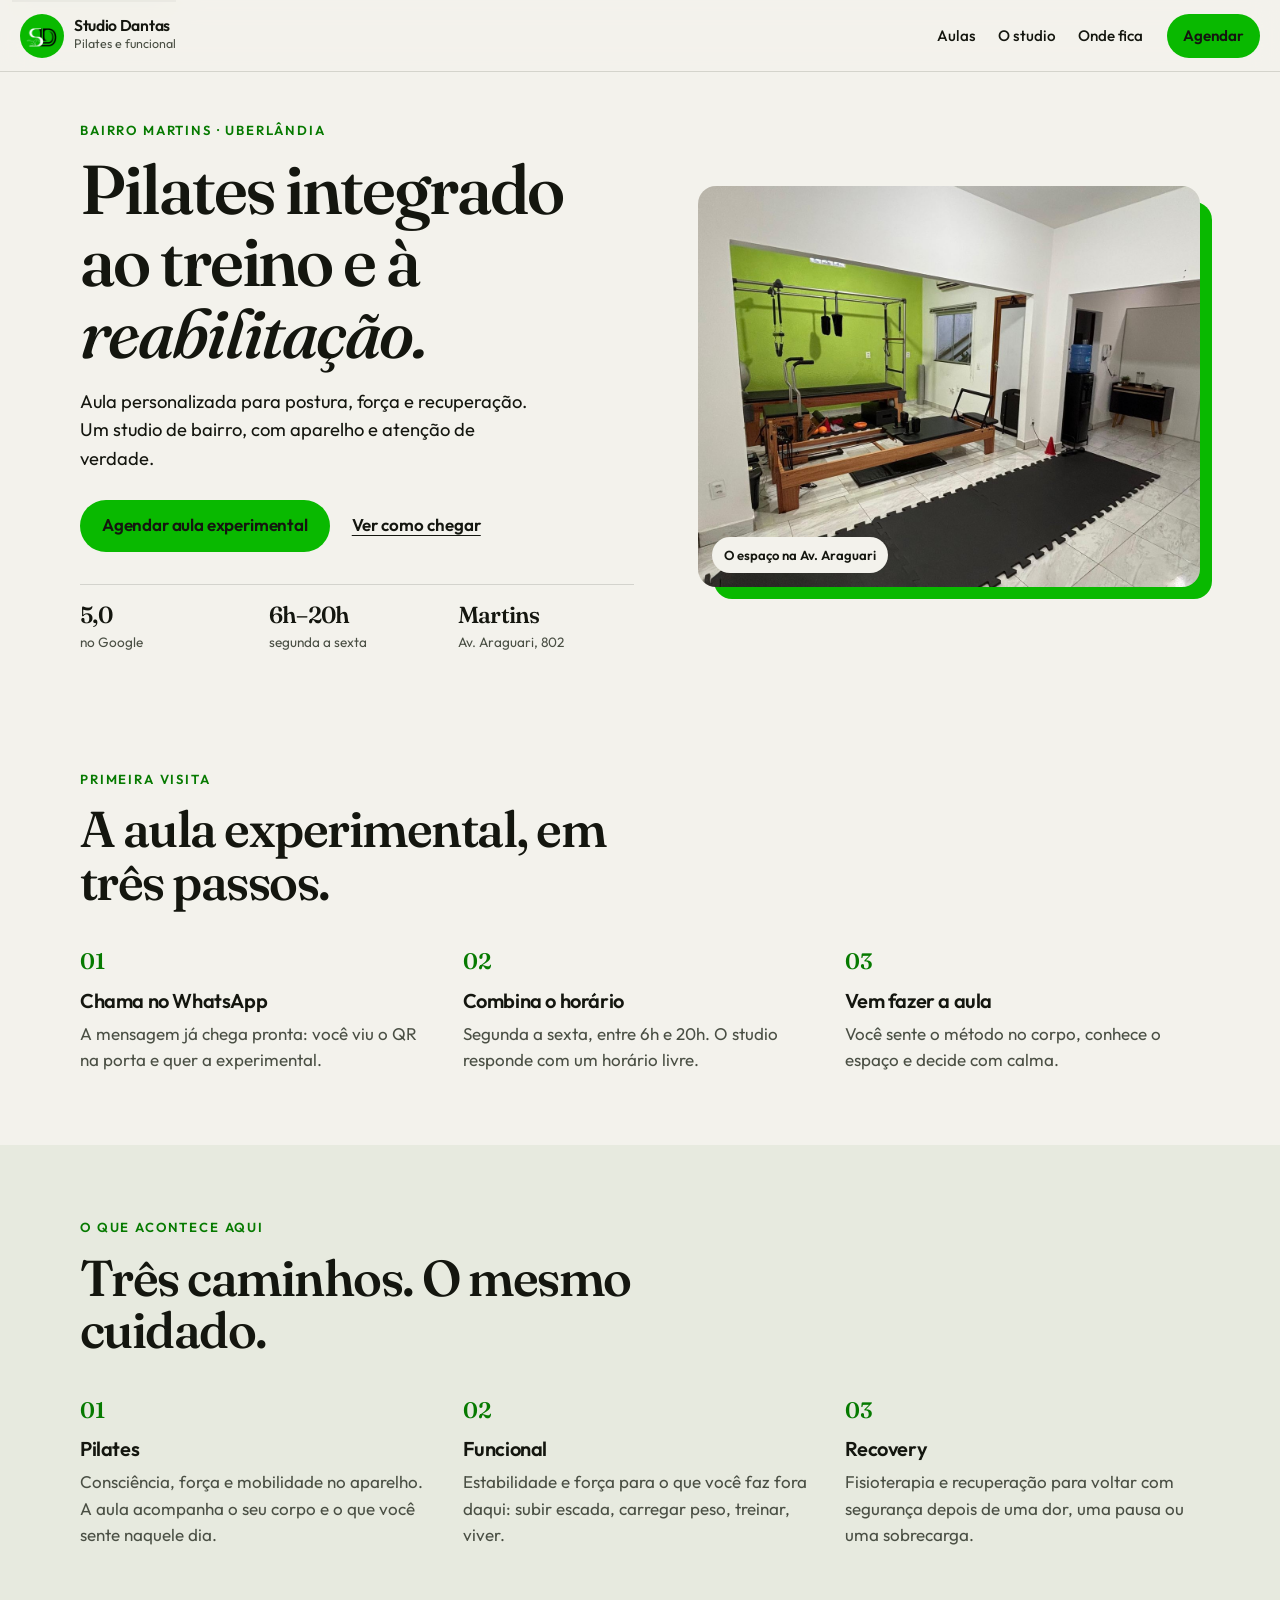
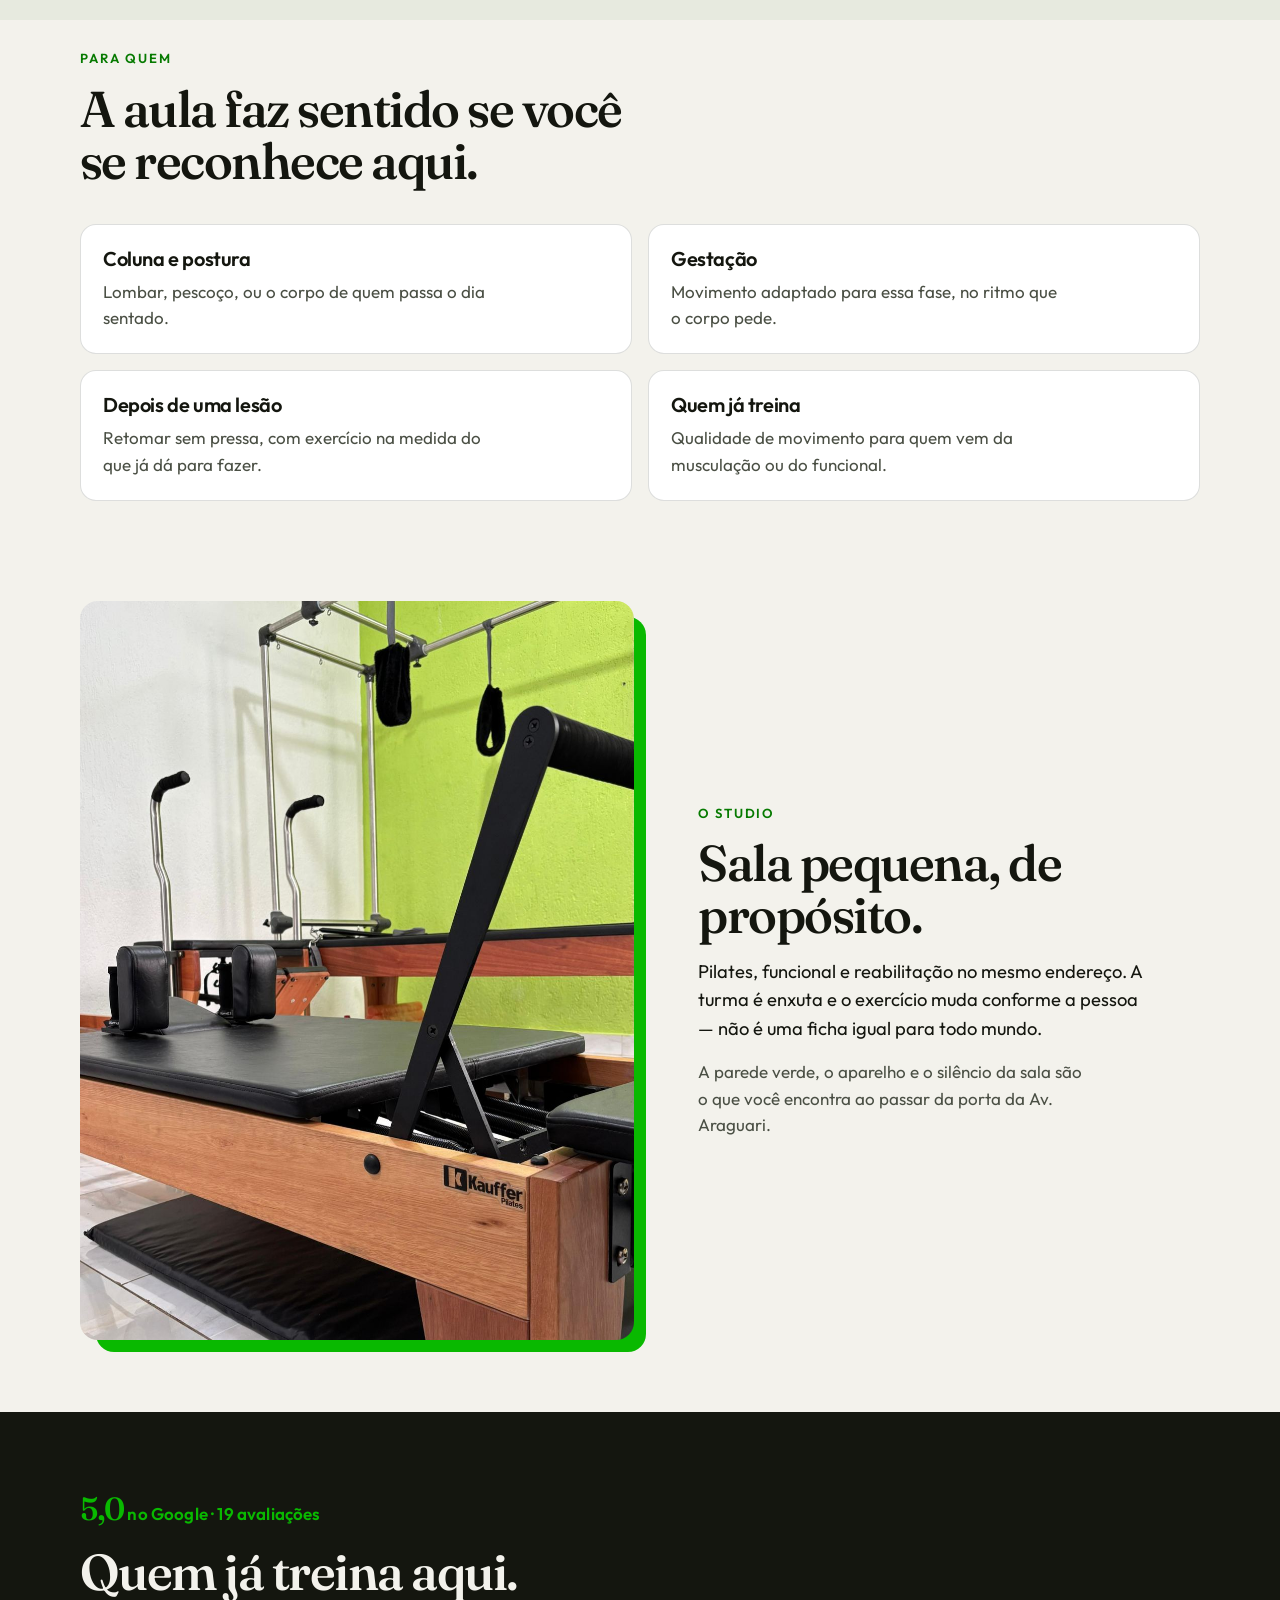
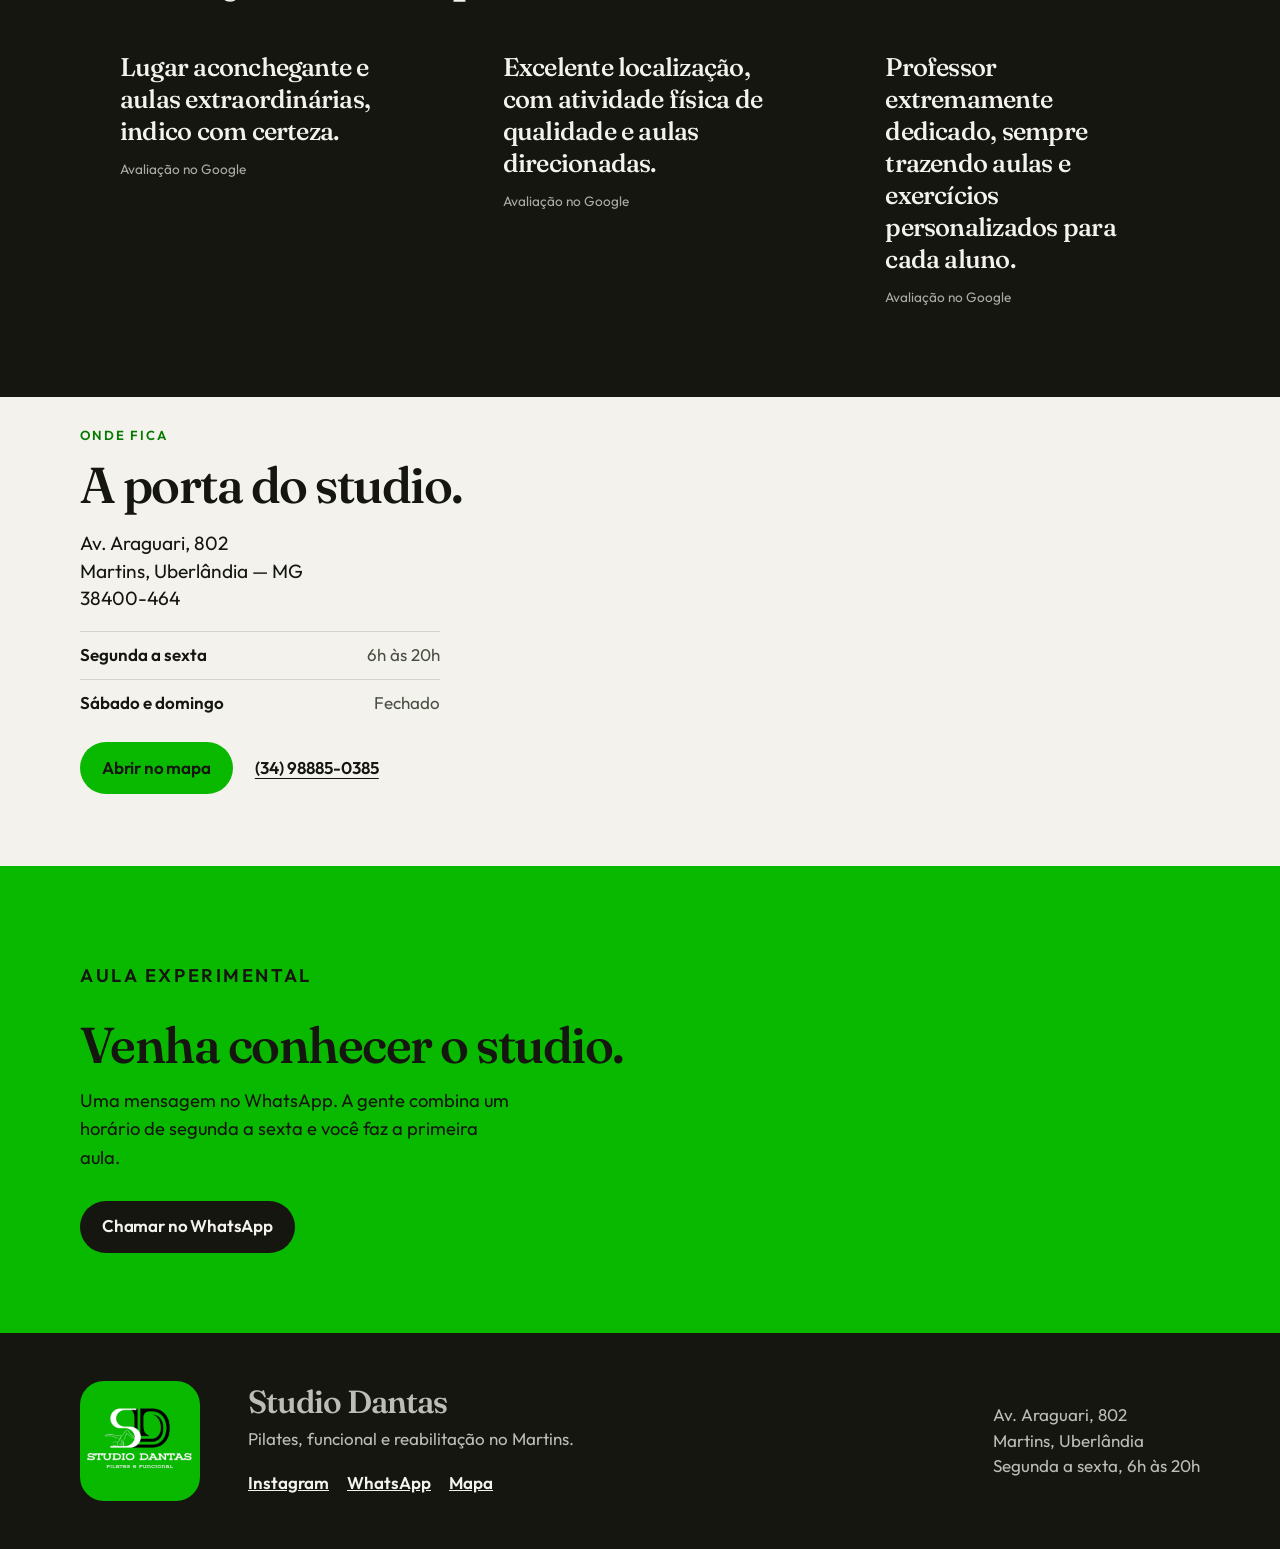
==== index.html @ fb3252ae "Add the Studio Dantas landing page prototype for client review. Co-authored-by: Cursor <cursoragent@" ====
<!DOCTYPE html>
<html lang="pt-BR">
  <head>
    <meta charset="utf-8" />
    <meta name="viewport" content="width=device-width, initial-scale=1" />
    <title>Studio Dantas · Pilates, funcional e reabilitação em Uberlândia</title>
    <meta
      name="description"
      content="Studio de pilates no bairro Martins, em Uberlândia. Aula experimental de pilates, funcional e reabilitação. Av. Araguari, 802. Agende pelo WhatsApp."
    />
    <meta name="theme-color" content="#09b900" />
    <link rel="icon" href="assets/mark.png" />
    <link rel="preconnect" href="https://fonts.googleapis.com" />
    <link rel="preconnect" href="https://fonts.gstatic.com" crossorigin />
    <link
      href="https://fonts.googleapis.com/css2?family=Fraunces:ital,opsz,wght@0,9..144,560;1,9..144,520&family=Outfit:wght@400;500;600&display=swap"
      rel="stylesheet"
    />
    <link rel="stylesheet" href="styles.css" />
  </head>
  <body>
    <a class="skip" href="#conteudo">Ir para o conteúdo</a>

    <header class="header">
      <a class="brand" href="#topo">
        <img src="assets/mark.png" alt="" width="44" height="44" />
        <span>
          <strong>Studio Dantas</strong>
          <small>Pilates e funcional</small>
        </span>
      </a>
      <nav class="nav" aria-label="Seções">
        <a href="#aulas">Aulas</a>
        <a href="#estudio">O studio</a>
        <a href="#visita">Onde fica</a>
      </nav>
      <a class="btn btn-small" href="https://wa.me/5534988850385?text=Ol%C3%A1%2C%20vi%20o%20QR%20na%20porta%20e%20quero%20agendar%20uma%20aula%20experimental." target="_blank" rel="noopener noreferrer">Agendar</a>
    </header>

    <main id="conteudo">
      <section class="hero" id="topo">
        <div class="wrap hero-grid">
          <div class="hero-copy">
            <p class="eyebrow">Bairro Martins · Uberlândia</p>
            <h1>Pilates integrado ao treino e à <em>reabilitação.</em></h1>
            <p class="lede">
              Aula personalizada para postura, força e recuperação. Um studio de
              bairro, com aparelho e atenção de verdade.
            </p>
            <div class="hero-actions">
              <a class="btn" id="hero-cta" href="https://wa.me/5534988850385?text=Ol%C3%A1%2C%20vi%20o%20QR%20na%20porta%20e%20quero%20agendar%20uma%20aula%20experimental." target="_blank" rel="noopener noreferrer">
                Agendar aula experimental
              </a>
              <a class="text-link" href="#visita">Ver como chegar</a>
            </div>
            <ul class="facts">
              <li><strong>5,0</strong><span>no Google</span></li>
              <li><strong>6h–20h</strong><span>segunda a sexta</span></li>
              <li><strong>Martins</strong><span>Av. Araguari, 802</span></li>
            </ul>
          </div>

          <figure class="frame">
            <img
              src="assets/studio.jpg"
              width="1800"
              height="1012"
              alt="Sala do Studio Dantas, com aparelhos de pilates e a parede verde."
            />
            <figcaption>O espaço na Av. Araguari</figcaption>
          </figure>
        </div>
      </section>

      <section class="steps-section" aria-labelledby="passos-titulo">
        <div class="wrap">
          <div class="section-intro">
            <p class="eyebrow">Primeira visita</p>
            <h2 id="passos-titulo">A aula experimental, em três passos.</h2>
          </div>
          <ol class="steps">
            <li>
              <span>01</span>
              <h3>Chama no WhatsApp</h3>
              <p>A mensagem já chega pronta: você viu o QR na porta e quer a experimental.</p>
            </li>
            <li>
              <span>02</span>
              <h3>Combina o horário</h3>
              <p>Segunda a sexta, entre 6h e 20h. O studio responde com um horário livre.</p>
            </li>
            <li>
              <span>03</span>
              <h3>Vem fazer a aula</h3>
              <p>Você sente o método no corpo, conhece o espaço e decide com calma.</p>
            </li>
          </ol>
        </div>
      </section>

      <section class="aulas" id="aulas" aria-labelledby="aulas-titulo">
        <div class="wrap">
          <div class="section-intro">
            <p class="eyebrow">O que acontece aqui</p>
            <h2 id="aulas-titulo">Três caminhos. O mesmo cuidado.</h2>
          </div>
          <div class="services">
            <article>
              <span>01</span>
              <h3>Pilates</h3>
              <p>
                Consciência, força e mobilidade no aparelho. A aula acompanha o
                seu corpo e o que você sente naquele dia.
              </p>
            </article>
            <article>
              <span>02</span>
              <h3>Funcional</h3>
              <p>
                Estabilidade e força para o que você faz fora daqui: subir
                escada, carregar peso, treinar, viver.
              </p>
            </article>
            <article>
              <span>03</span>
              <h3>Recovery</h3>
              <p>
                Fisioterapia e recuperação para voltar com segurança depois de
                uma dor, uma pausa ou uma sobrecarga.
              </p>
            </article>
          </div>
        </div>
      </section>

      <section class="quem" aria-labelledby="quem-titulo">
        <div class="wrap">
          <div class="section-intro">
            <p class="eyebrow">Para quem</p>
            <h2 id="quem-titulo">A aula faz sentido se você se reconhece aqui.</h2>
          </div>
          <ul class="audiences">
            <li>
              <h3>Coluna e postura</h3>
              <p>Lombar, pescoço, ou o corpo de quem passa o dia sentado.</p>
            </li>
            <li>
              <h3>Gestação</h3>
              <p>Movimento adaptado para essa fase, no ritmo que o corpo pede.</p>
            </li>
            <li>
              <h3>Depois de uma lesão</h3>
              <p>Retomar sem pressa, com exercício na medida do que já dá para fazer.</p>
            </li>
            <li>
              <h3>Quem já treina</h3>
              <p>Qualidade de movimento para quem vem da musculação ou do funcional.</p>
            </li>
          </ul>
        </div>
      </section>

      <section class="estudio" id="estudio" aria-labelledby="estudio-titulo">
        <div class="wrap estudio-grid">
          <figure class="frame frame-portrait">
            <img
              src="assets/aparelho.jpg"
              width="1100"
              height="1487"
              alt="Reformer e cadillac de madeira do Studio Dantas, com a parede verde ao fundo."
            />
          </figure>
          <div>
            <p class="eyebrow">O studio</p>
            <h2 id="estudio-titulo">Sala pequena, de propósito.</h2>
            <p class="lede">
              Pilates, funcional e reabilitação no mesmo endereço. A turma é
              enxuta e o exercício muda conforme a pessoa — não é uma ficha
              igual para todo mundo.
            </p>
            <p>
              A parede verde, o aparelho e o silêncio da sala são o que você
              encontra ao passar da porta da Av. Araguari.
            </p>
          </div>
        </div>
      </section>

      <section class="reviews" aria-labelledby="reviews-titulo">
        <div class="wrap">
          <div class="section-intro">
            <p class="score"><strong>5,0</strong> no Google · 19 avaliações</p>
            <h2 id="reviews-titulo">Quem já treina aqui.</h2>
          </div>
          <div class="quotes">
            <figure>
              <blockquote>
                Lugar aconchegante e aulas extraordinárias, indico com certeza.
              </blockquote>
              <figcaption>Avaliação no Google</figcaption>
            </figure>
            <figure>
              <blockquote>
                Excelente localização, com atividade física de qualidade e aulas direcionadas.
              </blockquote>
              <figcaption>Avaliação no Google</figcaption>
            </figure>
            <figure>
              <blockquote>
                Professor extremamente dedicado, sempre trazendo aulas e exercícios personalizados para cada aluno.
              </blockquote>
              <figcaption>Avaliação no Google</figcaption>
            </figure>
          </div>
        </div>
      </section>

      <section class="visita" id="visita" aria-labelledby="visita-titulo">
        <div class="wrap visita-grid">
          <div>
            <p class="eyebrow">Onde fica</p>
            <h2 id="visita-titulo">A porta do studio.</h2>
            <address>
              Av. Araguari, 802<br />
              Martins, Uberlândia — MG<br />
              38400-464
            </address>
            <dl class="hours">
              <div>
                <dt>Segunda a sexta</dt>
                <dd>6h às 20h</dd>
              </div>
              <div>
                <dt>Sábado e domingo</dt>
                <dd>Fechado</dd>
              </div>
            </dl>
            <div class="hero-actions">
              <a class="btn" href="https://maps.app.goo.gl/SxbJnNwdB4iE2JJw9" target="_blank" rel="noopener noreferrer">
                Abrir no mapa
              </a>
              <a class="text-link" href="tel:+5534988850385">(34) 98885-0385</a>
            </div>
          </div>
        </div>
      </section>

      <section class="finale" id="agendar" aria-labelledby="agendar-titulo">
        <div class="wrap finale-inner">
          <p class="eyebrow">Aula experimental</p>
          <h2 id="agendar-titulo">Venha conhecer o studio.</h2>
          <p>
            Uma mensagem no WhatsApp. A gente combina um horário de segunda a
            sexta e você faz a primeira aula.
          </p>
          <a class="btn btn-ink" href="https://wa.me/5534988850385?text=Ol%C3%A1%2C%20vi%20o%20QR%20na%20porta%20e%20quero%20agendar%20uma%20aula%20experimental." target="_blank" rel="noopener noreferrer">
            Chamar no WhatsApp
          </a>
        </div>
      </section>
    </main>

    <footer class="footer">
      <div class="wrap footer-grid">
        <img src="assets/logo.png" alt="Studio Dantas, pilates e funcional" width="148" height="148" />
        <div>
          <p class="footer-name">Studio Dantas</p>
          <p>Pilates, funcional e reabilitação no Martins.</p>
          <ul class="footer-links">
            <li><a href="https://www.instagram.com/dantas_studioo/" target="_blank" rel="noopener noreferrer">Instagram</a></li>
            <li><a href="https://wa.me/5534988850385" target="_blank" rel="noopener noreferrer">WhatsApp</a></li>
            <li><a href="https://maps.app.goo.gl/SxbJnNwdB4iE2JJw9" target="_blank" rel="noopener noreferrer">Mapa</a></li>
          </ul>
        </div>
        <p class="footer-address">
          Av. Araguari, 802<br />
          Martins, Uberlândia<br />
          Segunda a sexta, 6h às 20h
        </p>
      </div>
    </footer>

    </body>
</html>
---- styles.css ----
:root {
  --green: #09b900;
  --ink: #14160f;
  --muted: #4a4f44;
  --paper: #f3f2ec;
  --paper-2: #e7eadf;
  --line: rgba(20, 22, 15, 0.14);
  --serif: "Fraunces", "Iowan Old Style", Palatino, Georgia, serif;
  --sans: "Outfit", "Avenir Next", "Segoe UI", sans-serif;
  --max: 1120px;
  --header: 72px;
}

* {
  box-sizing: border-box;
}

html {
  scroll-behavior: smooth;
}

body {
  margin: 0;
  background: var(--paper);
  color: var(--ink);
  font-family: var(--sans);
  font-size: 1.0625rem;
  line-height: 1.55;
  text-rendering: optimizeLegibility;
}

img {
  max-width: 100%;
  height: auto;
}

h1,
h2,
h3,
p {
  margin: 0;
}

h1,
h2,
.footer-name {
  font-family: var(--serif);
  font-weight: 560;
  letter-spacing: -0.03em;
  line-height: 1.04;
}

h1 {
  font-size: clamp(2.45rem, 5.4vw, 4.6rem);
  max-width: 12.5ch;
}

h2 {
  font-size: clamp(2rem, 4vw, 3.15rem);
  max-width: 18ch;
}

h3 {
  font-family: var(--sans);
  font-size: 1.25rem;
  font-weight: 600;
  letter-spacing: -0.02em;
  line-height: 1.2;
}

em {
  font-style: italic;
  font-weight: 520;
}

a {
  color: inherit;
}

:focus-visible {
  outline: 3px solid var(--ink);
  outline-offset: 3px;
}

::selection {
  background: var(--green);
  color: var(--ink);
}

.skip {
  position: absolute;
  left: 12px;
  top: -40px;
  background: var(--ink);
  color: var(--paper);
  padding: 8px 12px;
  z-index: 20;
}

.skip:focus {
  top: 12px;
}

.wrap {
  width: min(var(--max), calc(100% - 40px));
  margin-inline: auto;
}

.eyebrow {
  margin-bottom: 14px;
  color: #067a00;
  font-size: 0.82rem;
  font-weight: 600;
  letter-spacing: 0.14em;
  text-transform: uppercase;
}

.lede {
  font-size: 1.15rem;
  max-width: 38ch;
}

.section-intro {
  margin-bottom: 36px;
}

.header {
  position: sticky;
  top: 0;
  z-index: 30;
  display: flex;
  align-items: center;
  gap: 24px;
  min-height: var(--header);
  padding: 12px 20px;
  background: rgba(243, 242, 236, 0.92);
  border-bottom: 1px solid var(--line);
  backdrop-filter: blur(14px);
}

.brand {
  display: flex;
  align-items: center;
  gap: 10px;
  text-decoration: none;
  margin-right: auto;
}

.brand img {
  width: 44px;
  height: 44px;
  border-radius: 50%;
  object-fit: cover;
}

.brand strong,
.brand small {
  display: block;
}

.brand strong {
  font-size: 0.98rem;
  font-weight: 600;
  letter-spacing: -0.02em;
  line-height: 1.1;
}

.brand small {
  color: var(--muted);
  font-size: 0.78rem;
}

.nav {
  display: none;
  gap: 22px;
}

.nav a {
  text-decoration: none;
  font-weight: 500;
  font-size: 0.95rem;
}

.nav a:hover {
  text-decoration: underline;
  text-underline-offset: 4px;
}

.btn {
  display: inline-flex;
  align-items: center;
  justify-content: center;
  min-height: 52px;
  padding: 0 22px;
  border-radius: 999px;
  background: var(--green);
  color: var(--ink);
  font-weight: 600;
  text-decoration: none;
  letter-spacing: -0.01em;
}

.btn:hover {
  background: var(--ink);
  color: var(--green);
}

.btn-small {
  min-height: 44px;
  padding: 0 16px;
  font-size: 0.95rem;
}

.btn-ink {
  background: var(--ink);
  color: var(--paper);
}

.btn-ink:hover {
  background: var(--paper);
  color: var(--ink);
}

.text-link {
  font-weight: 600;
  text-underline-offset: 4px;
}

.hero {
  padding: 36px 0 64px;
}

.hero-grid,
.estudio-grid,
.visita-grid {
  display: grid;
  gap: 36px;
}

.hero-copy h1 {
  margin-bottom: 18px;
}

.hero-copy .lede {
  margin-bottom: 26px;
}

.hero-actions {
  display: flex;
  flex-wrap: wrap;
  align-items: center;
  gap: 16px 22px;
}

.facts {
  display: grid;
  grid-template-columns: repeat(3, minmax(0, 1fr));
  gap: 12px;
  margin: 32px 0 0;
  padding: 18px 0 0;
  border-top: 1px solid var(--line);
  list-style: none;
}

.facts strong,
.facts span {
  display: block;
}

.facts strong {
  font-family: var(--serif);
  font-size: 1.45rem;
  font-weight: 560;
  letter-spacing: -0.03em;
  line-height: 1;
}

.facts span {
  margin-top: 6px;
  color: var(--muted);
  font-size: 0.85rem;
}

.frame {
  position: relative;
  margin: 0;
}

.frame img {
  display: block;
  width: 100%;
  aspect-ratio: 5 / 4;
  object-fit: cover;
  object-position: center 68%;
  border-radius: 18px;
  position: relative;
  z-index: 1;
}

.frame::after {
  content: "";
  position: absolute;
  z-index: 0;
  inset: 16px -12px -12px 16px;
  background: var(--green);
  border-radius: 18px;
}

.frame figcaption {
  position: absolute;
  z-index: 2;
  left: 14px;
  bottom: 14px;
  margin: 0;
  padding: 8px 12px;
  background: var(--paper);
  border-radius: 999px;
  font-size: 0.82rem;
  font-weight: 600;
}

.frame-portrait img {
  aspect-ratio: 3 / 4;
  object-position: center 45%;
}

.steps-section,
.aulas,
.quem,
.estudio,
.visita {
  padding: 28px 0 72px;
}

.steps {
  display: grid;
  gap: 22px;
  margin: 0;
  padding: 0;
  list-style: none;
}

.steps li,
.services article {
  padding-top: 18px;
  border-top: 1px solid var(--line);
}

.steps span,
.services span {
  display: block;
  margin-bottom: 10px;
  color: #067a00;
  font-family: var(--serif);
  font-size: 1.4rem;
  font-weight: 560;
}

.steps h3,
.services h3,
.audiences h3 {
  margin-bottom: 8px;
}

.steps p,
.services p,
.audiences p,
.estudio p + p {
  color: var(--muted);
  max-width: 36ch;
}

.aulas {
  background: var(--paper-2);
  padding-top: 72px;
}

.services {
  display: grid;
  gap: 22px;
}

.audiences {
  display: grid;
  gap: 14px;
  margin: 0;
  padding: 0;
  list-style: none;
}

.audiences li {
  padding: 22px;
  background: white;
  border: 1px solid var(--line);
  border-radius: 16px;
}

.estudio-grid {
  align-items: center;
}

.estudio .lede {
  margin: 16px 0;
}

.reviews {
  padding: 72px 0;
  background: var(--ink);
  color: var(--paper);
}

.reviews .eyebrow,
.score {
  color: var(--green);
}

.score {
  margin-bottom: 12px;
  font-weight: 600;
  letter-spacing: 0.01em;
}

.score strong {
  font-family: var(--serif);
  font-size: 2rem;
  font-weight: 560;
  letter-spacing: -0.04em;
}

.quotes {
  display: grid;
  gap: 28px;
}

.quotes blockquote {
  margin: 0 0 12px;
  font-family: var(--serif);
  font-size: clamp(1.35rem, 2vw, 1.7rem);
  font-weight: 520;
  letter-spacing: -0.03em;
  line-height: 1.25;
}

.quotes figcaption {
  color: rgba(243, 242, 236, 0.68);
  font-size: 0.85rem;
}

.visita address {
  margin: 18px 0;
  font-style: normal;
  font-size: 1.2rem;
  line-height: 1.45;
}

.hours {
  display: grid;
  gap: 10px;
  margin: 0 0 26px;
}

.hours div {
  display: flex;
  justify-content: space-between;
  gap: 16px;
  padding-top: 10px;
  border-top: 1px solid var(--line);
  max-width: 360px;
}

.hours dt {
  font-weight: 600;
}

.hours dd {
  margin: 0;
  color: var(--muted);
}

.finale {
  padding: 80px 0;
  background: var(--green);
  color: var(--ink);
}

.finale .eyebrow {
  color: var(--ink);
}

.finale p {
  max-width: 36ch;
  margin: 16px 0 28px;
  font-size: 1.15rem;
}

section[id] {
  scroll-margin-top: 84px;
}

.footer {
  padding: 48px 0 calc(48px + env(safe-area-inset-bottom));
  background: var(--ink);
  color: var(--paper);
}

.footer-grid {
  display: grid;
  gap: 28px;
  align-items: start;
}

.footer img {
  width: 120px;
  height: 120px;
  border-radius: 24px;
}

.footer-name {
  font-size: 2rem;
  margin-bottom: 8px;
}

.footer p {
  color: rgba(243, 242, 236, 0.76);
}

.footer-links {
  display: flex;
  flex-wrap: wrap;
  gap: 8px 18px;
  margin: 18px 0 0;
  padding: 0;
  list-style: none;
}

.footer-links a {
  font-weight: 600;
  color: var(--paper);
}

.footer-address {
  margin: 0;
  line-height: 1.5;
}

@media (min-width: 800px) {
  .nav {
    display: flex;
  }

  .hero {
    padding: 48px 0 88px;
  }

  .hero-grid,
  .estudio-grid,
  .visita-grid {
    grid-template-columns: 1.05fr 0.95fr;
    gap: 64px;
    align-items: center;
  }

  .visita-grid {
    grid-template-columns: minmax(0, 640px);
  }

  .steps,
  .services,
  .quotes {
    grid-template-columns: repeat(3, minmax(0, 1fr));
    gap: 28px;
  }

  .steps li,
  .services article {
    padding: 0 8px 0 0;
    border-top: 0;
  }

  .audiences {
    grid-template-columns: 1fr 1fr;
    gap: 16px;
  }

  .footer-grid {
    grid-template-columns: auto 1fr auto;
    gap: 48px;
    align-items: center;
  }
}

@media (prefers-reduced-motion: reduce) {
  html {
    scroll-behavior: auto;
  }
}
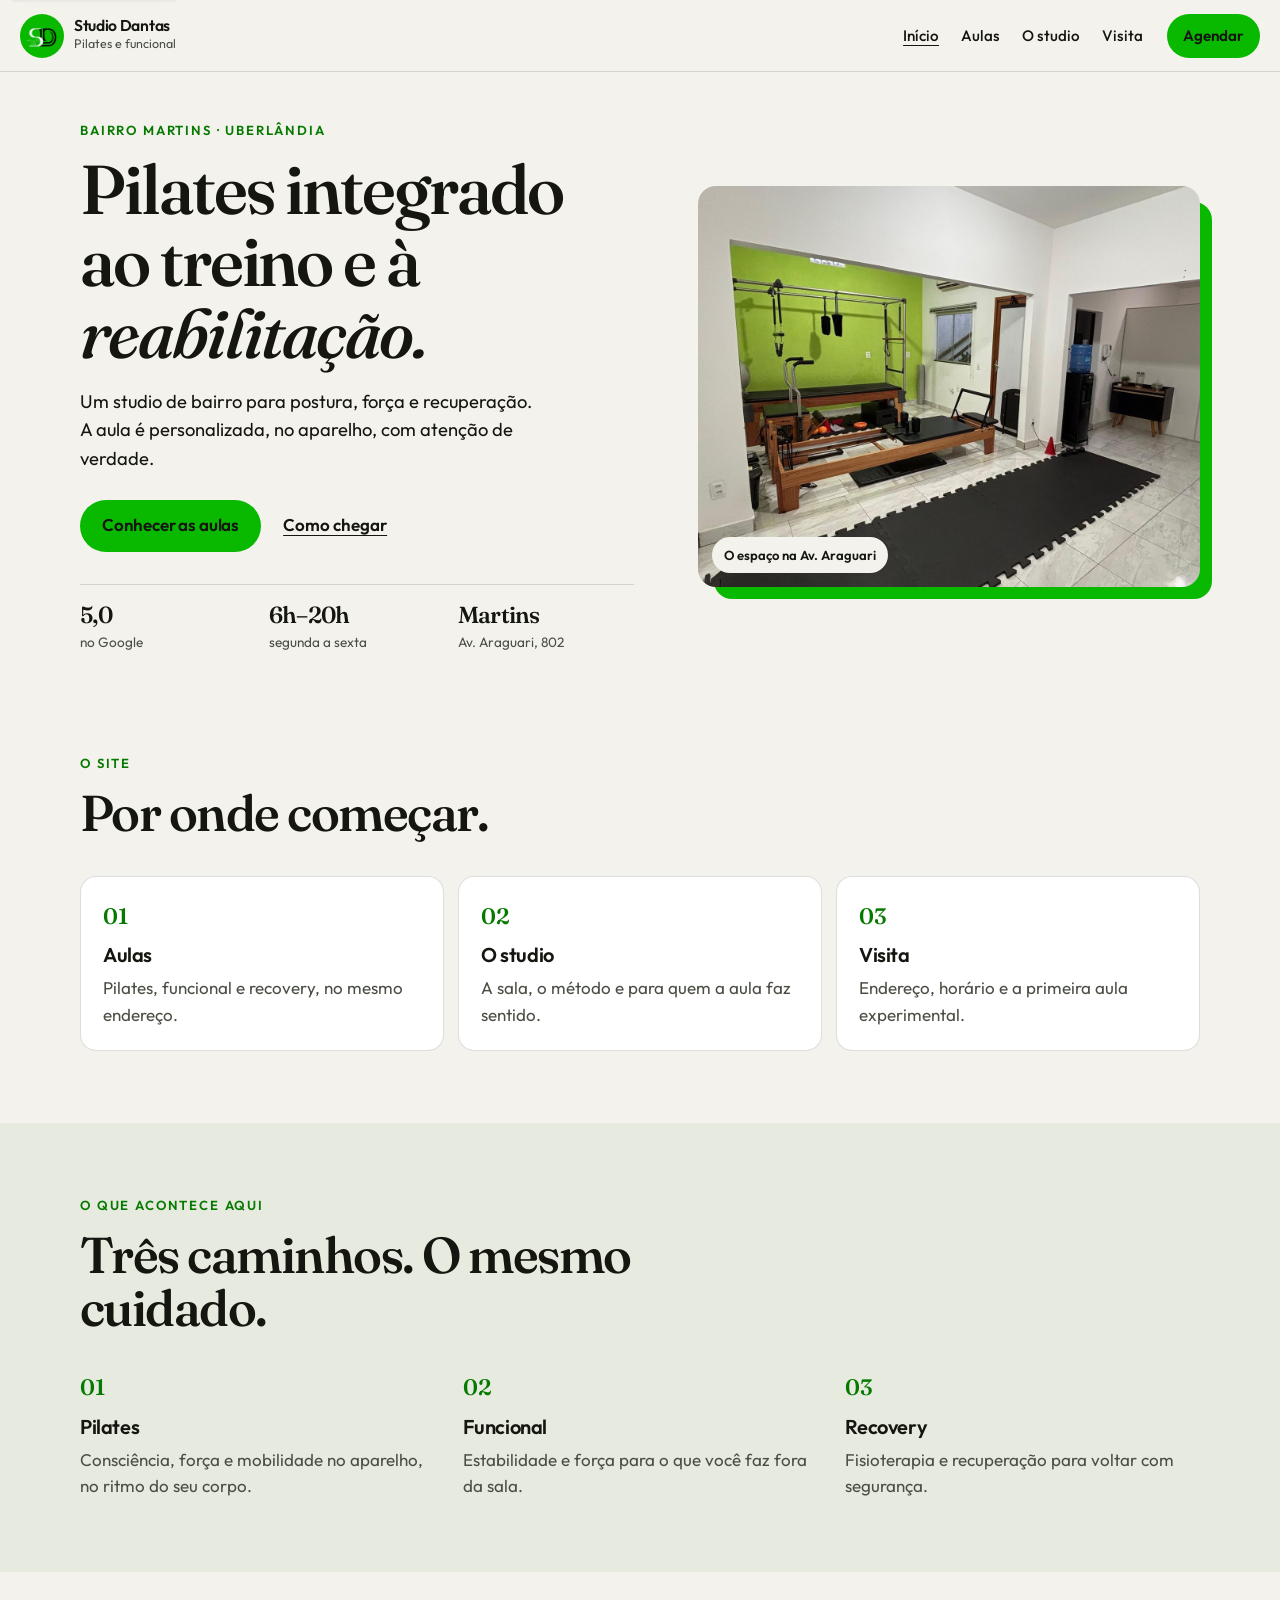
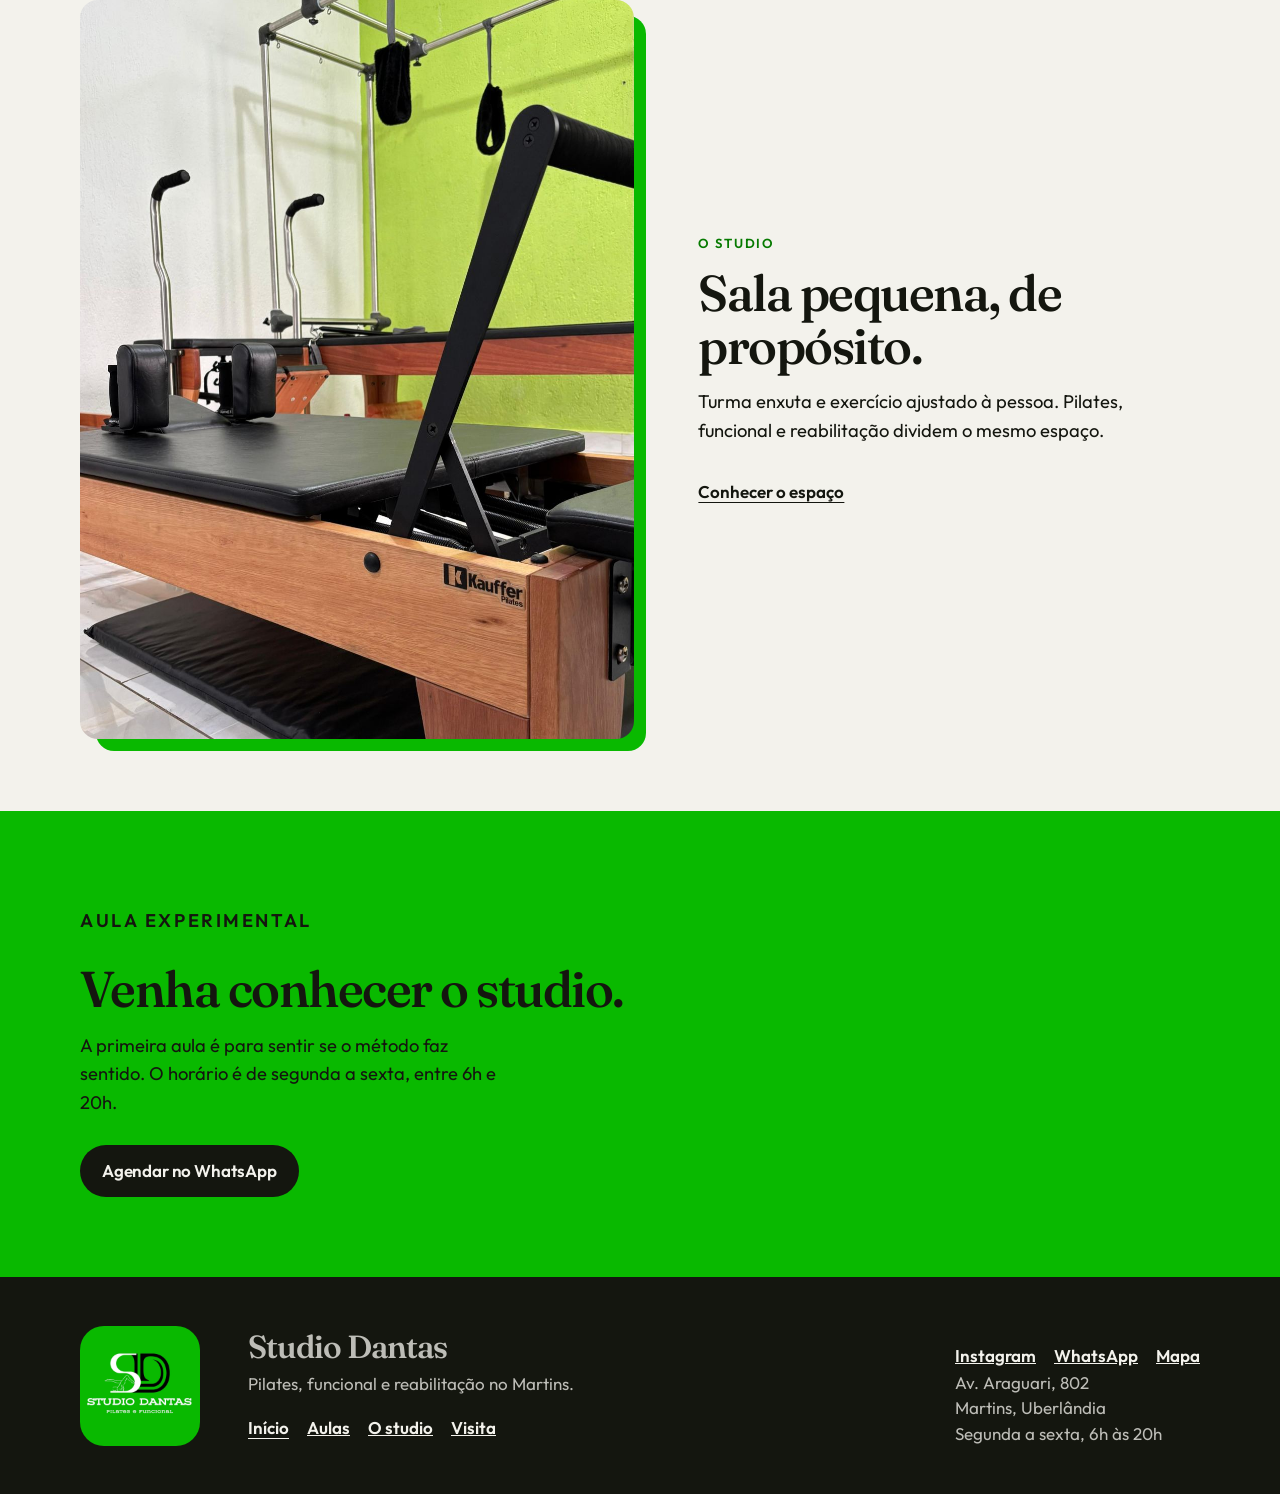
==== commit 5ed7384f: "Turn the prototype into a small site with pages for classes, the studio, and the visit. Co-authored-" ====
--- a/index.html
+++ b/index.html
@@ -6,7 +6,7 @@
     <title>Studio Dantas · Pilates, funcional e reabilitação em Uberlândia</title>
     <meta
       name="description"
-      content="Studio de pilates no bairro Martins, em Uberlândia. Aula experimental de pilates, funcional e reabilitação. Av. Araguari, 802. Agende pelo WhatsApp."
+      content="Site do Studio Dantas, no bairro Martins, em Uberlândia. Pilates, funcional e reabilitação na Av. Araguari, 802."
     />
     <meta name="theme-color" content="#09b900" />
     <link rel="icon" href="assets/mark.png" />
@@ -22,19 +22,21 @@
     <a class="skip" href="#conteudo">Ir para o conteúdo</a>
 
     <header class="header">
-      <a class="brand" href="#topo">
+      <a class="brand" href="index.html">
         <img src="assets/mark.png" alt="" width="44" height="44" />
         <span>
           <strong>Studio Dantas</strong>
           <small>Pilates e funcional</small>
         </span>
       </a>
-      <nav class="nav" aria-label="Seções">
-        <a href="#aulas">Aulas</a>
-        <a href="#estudio">O studio</a>
-        <a href="#visita">Onde fica</a>
+      <button class="menu-toggle" type="button" aria-expanded="false" aria-controls="menu">Menu</button>
+      <nav class="nav" id="menu" aria-label="Páginas">
+        <a href="index.html" aria-current="page">Início</a>
+        <a href="aulas.html">Aulas</a>
+        <a href="studio.html">O studio</a>
+        <a href="visita.html">Visita</a>
       </nav>
-      <a class="btn btn-small" href="https://wa.me/5534988850385?text=Ol%C3%A1%2C%20vi%20o%20QR%20na%20porta%20e%20quero%20agendar%20uma%20aula%20experimental." target="_blank" rel="noopener noreferrer">Agendar</a>
+      <a class="btn btn-small" href="https://wa.me/5534988850385?text=Ol%C3%A1%2C%20quero%20agendar%20uma%20aula%20experimental." target="_blank" rel="noopener noreferrer">Agendar</a>
     </header>
 
     <main id="conteudo">
@@ -44,14 +46,12 @@
             <p class="eyebrow">Bairro Martins · Uberlândia</p>
             <h1>Pilates integrado ao treino e à <em>reabilitação.</em></h1>
             <p class="lede">
-              Aula personalizada para postura, força e recuperação. Um studio de
-              bairro, com aparelho e atenção de verdade.
+              Um studio de bairro para postura, força e recuperação. A aula é
+              personalizada, no aparelho, com atenção de verdade.
             </p>
             <div class="hero-actions">
-              <a class="btn" id="hero-cta" href="https://wa.me/5534988850385?text=Ol%C3%A1%2C%20vi%20o%20QR%20na%20porta%20e%20quero%20agendar%20uma%20aula%20experimental." target="_blank" rel="noopener noreferrer">
-                Agendar aula experimental
-              </a>
-              <a class="text-link" href="#visita">Ver como chegar</a>
+              <a class="btn" href="aulas.html">Conhecer as aulas</a>
+              <a class="text-link" href="visita.html">Como chegar</a>
             </div>
             <ul class="facts">
               <li><strong>5,0</strong><span>no Google</span></li>
@@ -59,7 +59,6 @@
               <li><strong>Martins</strong><span>Av. Araguari, 802</span></li>
             </ul>
           </div>
-
           <figure class="frame">
             <img
               src="assets/studio.jpg"
@@ -72,95 +71,59 @@
         </div>
       </section>
 
-      <section class="steps-section" aria-labelledby="passos-titulo">
+      <section class="directory-section" aria-labelledby="mapa-titulo">
         <div class="wrap">
           <div class="section-intro">
-            <p class="eyebrow">Primeira visita</p>
-            <h2 id="passos-titulo">A aula experimental, em três passos.</h2>
+            <p class="eyebrow">O site</p>
+            <h2 id="mapa-titulo">Por onde começar.</h2>
           </div>
-          <ol class="steps">
-            <li>
+          <div class="directory">
+            <a href="aulas.html">
               <span>01</span>
-              <h3>Chama no WhatsApp</h3>
-              <p>A mensagem já chega pronta: você viu o QR na porta e quer a experimental.</p>
-            </li>
-            <li>
+              <h3>Aulas</h3>
+              <p>Pilates, funcional e recovery, no mesmo endereço.</p>
+            </a>
+            <a href="studio.html">
               <span>02</span>
-              <h3>Combina o horário</h3>
-              <p>Segunda a sexta, entre 6h e 20h. O studio responde com um horário livre.</p>
-            </li>
-            <li>
+              <h3>O studio</h3>
+              <p>A sala, o método e para quem a aula faz sentido.</p>
+            </a>
+            <a href="visita.html">
               <span>03</span>
-              <h3>Vem fazer a aula</h3>
-              <p>Você sente o método no corpo, conhece o espaço e decide com calma.</p>
-            </li>
-          </ol>
+              <h3>Visita</h3>
+              <p>Endereço, horário e a primeira aula experimental.</p>
+            </a>
+          </div>
         </div>
       </section>
 
-      <section class="aulas" id="aulas" aria-labelledby="aulas-titulo">
+      <section class="aulas" aria-labelledby="aulas-titulo">
         <div class="wrap">
           <div class="section-intro">
             <p class="eyebrow">O que acontece aqui</p>
             <h2 id="aulas-titulo">Três caminhos. O mesmo cuidado.</h2>
           </div>
           <div class="services">
-            <article>
+            <a class="service-link" href="aulas.html#pilates">
               <span>01</span>
               <h3>Pilates</h3>
-              <p>
-                Consciência, força e mobilidade no aparelho. A aula acompanha o
-                seu corpo e o que você sente naquele dia.
-              </p>
-            </article>
-            <article>
+              <p>Consciência, força e mobilidade no aparelho, no ritmo do seu corpo.</p>
+            </a>
+            <a class="service-link" href="aulas.html#funcional">
               <span>02</span>
               <h3>Funcional</h3>
-              <p>
-                Estabilidade e força para o que você faz fora daqui: subir
-                escada, carregar peso, treinar, viver.
-              </p>
-            </article>
-            <article>
+              <p>Estabilidade e força para o que você faz fora da sala.</p>
+            </a>
+            <a class="service-link" href="aulas.html#recovery">
               <span>03</span>
               <h3>Recovery</h3>
-              <p>
-                Fisioterapia e recuperação para voltar com segurança depois de
-                uma dor, uma pausa ou uma sobrecarga.
-              </p>
-            </article>
+              <p>Fisioterapia e recuperação para voltar com segurança.</p>
+            </a>
           </div>
         </div>
       </section>
 
-      <section class="quem" aria-labelledby="quem-titulo">
-        <div class="wrap">
-          <div class="section-intro">
-            <p class="eyebrow">Para quem</p>
-            <h2 id="quem-titulo">A aula faz sentido se você se reconhece aqui.</h2>
-          </div>
-          <ul class="audiences">
-            <li>
-              <h3>Coluna e postura</h3>
-              <p>Lombar, pescoço, ou o corpo de quem passa o dia sentado.</p>
-            </li>
-            <li>
-              <h3>Gestação</h3>
-              <p>Movimento adaptado para essa fase, no ritmo que o corpo pede.</p>
-            </li>
-            <li>
-              <h3>Depois de uma lesão</h3>
-              <p>Retomar sem pressa, com exercício na medida do que já dá para fazer.</p>
-            </li>
-            <li>
-              <h3>Quem já treina</h3>
-              <p>Qualidade de movimento para quem vem da musculação ou do funcional.</p>
-            </li>
-          </ul>
-        </div>
-      </section>
-
-      <section class="estudio" id="estudio" aria-labelledby="estudio-titulo">
+      <section class="estudio">
         <div class="wrap estudio-grid">
           <figure class="frame frame-portrait">
             <img
@@ -172,89 +135,26 @@
           </figure>
           <div>
             <p class="eyebrow">O studio</p>
-            <h2 id="estudio-titulo">Sala pequena, de propósito.</h2>
+            <h2>Sala pequena, de propósito.</h2>
             <p class="lede">
-              Pilates, funcional e reabilitação no mesmo endereço. A turma é
-              enxuta e o exercício muda conforme a pessoa — não é uma ficha
-              igual para todo mundo.
+              Turma enxuta e exercício ajustado à pessoa. Pilates, funcional e
+              reabilitação dividem o mesmo espaço.
             </p>
-            <p>
-              A parede verde, o aparelho e o silêncio da sala são o que você
-              encontra ao passar da porta da Av. Araguari.
-            </p>
+            <a class="text-link" href="studio.html">Conhecer o espaço</a>
           </div>
         </div>
       </section>
 
-      <section class="reviews" aria-labelledby="reviews-titulo">
-        <div class="wrap">
-          <div class="section-intro">
-            <p class="score"><strong>5,0</strong> no Google · 19 avaliações</p>
-            <h2 id="reviews-titulo">Quem já treina aqui.</h2>
-          </div>
-          <div class="quotes">
-            <figure>
-              <blockquote>
-                Lugar aconchegante e aulas extraordinárias, indico com certeza.
-              </blockquote>
-              <figcaption>Avaliação no Google</figcaption>
-            </figure>
-            <figure>
-              <blockquote>
-                Excelente localização, com atividade física de qualidade e aulas direcionadas.
-              </blockquote>
-              <figcaption>Avaliação no Google</figcaption>
-            </figure>
-            <figure>
-              <blockquote>
-                Professor extremamente dedicado, sempre trazendo aulas e exercícios personalizados para cada aluno.
-              </blockquote>
-              <figcaption>Avaliação no Google</figcaption>
-            </figure>
-          </div>
-        </div>
-      </section>
-
-      <section class="visita" id="visita" aria-labelledby="visita-titulo">
-        <div class="wrap visita-grid">
-          <div>
-            <p class="eyebrow">Onde fica</p>
-            <h2 id="visita-titulo">A porta do studio.</h2>
-            <address>
-              Av. Araguari, 802<br />
-              Martins, Uberlândia — MG<br />
-              38400-464
-            </address>
-            <dl class="hours">
-              <div>
-                <dt>Segunda a sexta</dt>
-                <dd>6h às 20h</dd>
-              </div>
-              <div>
-                <dt>Sábado e domingo</dt>
-                <dd>Fechado</dd>
-              </div>
-            </dl>
-            <div class="hero-actions">
-              <a class="btn" href="https://maps.app.goo.gl/SxbJnNwdB4iE2JJw9" target="_blank" rel="noopener noreferrer">
-                Abrir no mapa
-              </a>
-              <a class="text-link" href="tel:+5534988850385">(34) 98885-0385</a>
-            </div>
-          </div>
-        </div>
-      </section>
-
-      <section class="finale" id="agendar" aria-labelledby="agendar-titulo">
+      <section class="finale" aria-labelledby="agendar-titulo">
         <div class="wrap finale-inner">
           <p class="eyebrow">Aula experimental</p>
           <h2 id="agendar-titulo">Venha conhecer o studio.</h2>
           <p>
-            Uma mensagem no WhatsApp. A gente combina um horário de segunda a
-            sexta e você faz a primeira aula.
+            A primeira aula é para sentir se o método faz sentido. O horário é
+            de segunda a sexta, entre 6h e 20h.
           </p>
-          <a class="btn btn-ink" href="https://wa.me/5534988850385?text=Ol%C3%A1%2C%20vi%20o%20QR%20na%20porta%20e%20quero%20agendar%20uma%20aula%20experimental." target="_blank" rel="noopener noreferrer">
-            Chamar no WhatsApp
+          <a class="btn btn-ink" href="https://wa.me/5534988850385?text=Ol%C3%A1%2C%20quero%20agendar%20uma%20aula%20experimental." target="_blank" rel="noopener noreferrer">
+            Agendar no WhatsApp
           </a>
         </div>
       </section>
@@ -267,18 +167,26 @@
           <p class="footer-name">Studio Dantas</p>
           <p>Pilates, funcional e reabilitação no Martins.</p>
           <ul class="footer-links">
+            <li><a href="index.html" aria-current="page">Início</a></li>
+            <li><a href="aulas.html">Aulas</a></li>
+            <li><a href="studio.html">O studio</a></li>
+            <li><a href="visita.html">Visita</a></li>
+          </ul>
+        </div>
+        <div>
+          <ul class="footer-links">
             <li><a href="https://www.instagram.com/dantas_studioo/" target="_blank" rel="noopener noreferrer">Instagram</a></li>
             <li><a href="https://wa.me/5534988850385" target="_blank" rel="noopener noreferrer">WhatsApp</a></li>
             <li><a href="https://maps.app.goo.gl/SxbJnNwdB4iE2JJw9" target="_blank" rel="noopener noreferrer">Mapa</a></li>
           </ul>
+          <p class="footer-address">
+            Av. Araguari, 802<br />
+            Martins, Uberlândia<br />
+            Segunda a sexta, 6h às 20h
+          </p>
         </div>
-        <p class="footer-address">
-          Av. Araguari, 802<br />
-          Martins, Uberlândia<br />
-          Segunda a sexta, 6h às 20h
-        </p>
       </div>
     </footer>
-
-    </body>
+    <script src="site.js"></script>
+  </body>
 </html>
--- a/styles.css
+++ b/styles.css
@@ -170,9 +170,24 @@
   font-size: 0.78rem;
 }
 
+.menu-toggle {
+  border: 0;
+  background: transparent;
+  color: inherit;
+  font: inherit;
+  font-weight: 600;
+  min-height: 44px;
+  padding: 0 4px;
+  cursor: pointer;
+}
+
 .nav {
   display: none;
   gap: 22px;
+}
+
+.nav.is-open {
+  display: flex;
 }
 
 .nav a {
@@ -181,7 +196,9 @@
   font-size: 0.95rem;
 }
 
-.nav a:hover {
+.nav a:hover,
+.nav a[aria-current="page"],
+.footer-links a[aria-current="page"] {
   text-decoration: underline;
   text-underline-offset: 4px;
 }
@@ -232,9 +249,16 @@
 
 .hero-grid,
 .estudio-grid,
-.visita-grid {
+.visita-grid,
+.detail-grid {
   display: grid;
   gap: 36px;
+}
+
+.hero-grid > *,
+.estudio-grid > *,
+.detail-grid > * {
+  min-width: 0;
 }
 
 .hero-copy h1 {
@@ -543,7 +567,125 @@
   line-height: 1.5;
 }
 
+.directory-section {
+  padding: 12px 0 72px;
+}
+
+.directory {
+  display: grid;
+  gap: 14px;
+}
+
+.directory a,
+.service-link {
+  display: block;
+  padding: 22px;
+  background: white;
+  border: 1px solid var(--line);
+  border-radius: 16px;
+  text-decoration: none;
+  color: inherit;
+}
+
+.directory a:hover,
+.service-link:hover {
+  border-color: var(--ink);
+}
+
+.directory span,
+.service-link span {
+  display: block;
+  margin-bottom: 10px;
+  color: #067a00;
+  font-family: var(--serif);
+  font-size: 1.4rem;
+  font-weight: 560;
+}
+
+.directory p,
+.service-link p {
+  color: var(--muted);
+  margin-top: 8px;
+}
+
+.page-hero {
+  padding: 36px 0 12px;
+}
+
+.page-hero h1 {
+  margin-bottom: 18px;
+}
+
+.narrow {
+  max-width: 640px;
+}
+
+.page-hero address {
+  margin: 22px 0;
+  font-style: normal;
+  font-size: 1.2rem;
+  line-height: 1.45;
+}
+
+.detail {
+  padding: 28px 0 56px;
+}
+
+.detail-alt {
+  background: var(--paper-2);
+  padding: 56px 0;
+}
+
+.prose p + p {
+  margin-top: 14px;
+}
+
+.prose p,
+.prose {
+  color: var(--muted);
+  max-width: 46ch;
+}
+
+.prose .text-link,
+.estudio .text-link {
+  display: inline-block;
+  margin-top: 18px;
+  color: var(--ink);
+}
+
+.services .service-link {
+  padding-top: 18px;
+  border-top: 1px solid var(--line);
+  border-right: 0;
+  border-left: 0;
+  border-bottom: 0;
+  border-radius: 0;
+  background: transparent;
+}
+
+@media (max-width: 799px) {
+  .header {
+    flex-wrap: wrap;
+  }
+
+  .nav {
+    flex-basis: 100%;
+    flex-direction: column;
+    gap: 0;
+    order: 4;
+  }
+
+  .nav a {
+    padding: 12px 0;
+    border-top: 1px solid var(--line);
+  }
+}
+
 @media (min-width: 800px) {
+  .menu-toggle {
+    display: none;
+  }
+
   .nav {
     display: flex;
   }
@@ -554,10 +696,24 @@
 
   .hero-grid,
   .estudio-grid,
-  .visita-grid {
+  .visita-grid,
+  .detail-grid {
     grid-template-columns: 1.05fr 0.95fr;
     gap: 64px;
     align-items: center;
+  }
+
+  .detail-grid {
+    grid-template-columns: 0.7fr 1.3fr;
+    align-items: start;
+  }
+
+  .directory {
+    grid-template-columns: repeat(3, minmax(0, 1fr));
+  }
+
+  .page-hero {
+    padding: 56px 0 20px;
   }
 
   .visita-grid {
@@ -572,7 +728,8 @@
   }
 
   .steps li,
-  .services article {
+  .services article,
+  .services .service-link {
     padding: 0 8px 0 0;
     border-top: 0;
   }
